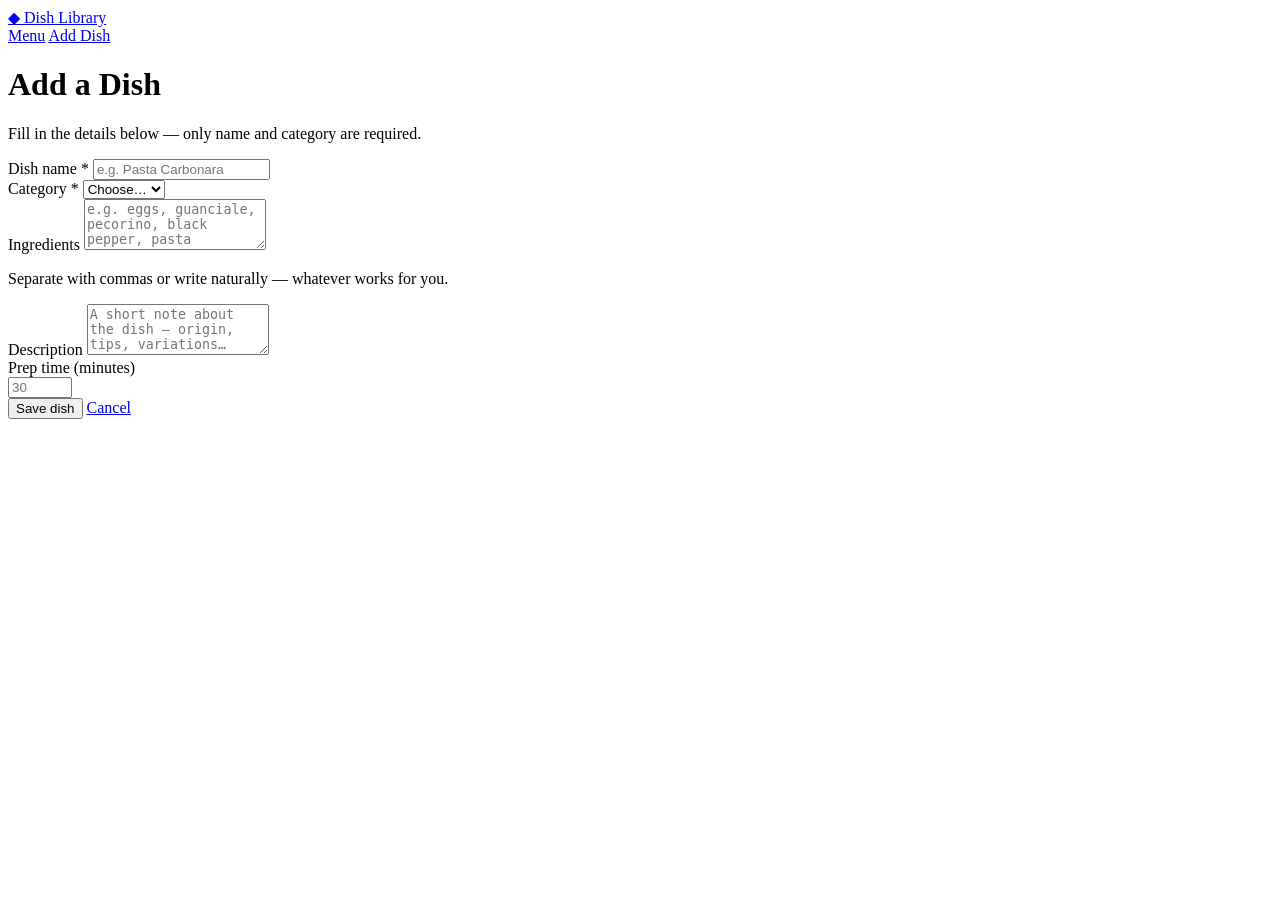
==== add-dish.html @ 75a2f3bd "claude code" ====
<!DOCTYPE html>
<html lang="en">
<head>
  <meta charset="UTF-8">
  <meta name="viewport" content="width=device-width, initial-scale=1.0">
  <title>Add Dish — Dish Library</title>
  <link rel="stylesheet" href="/static/css/style.css">
</head>
<body>

<nav>
  <a class="nav-brand" href="/"><span>◆</span> Dish Library</a>
  <div class="nav-links">
    <a href="/">Menu</a>
    <a href="/add-dish.html">Add Dish</a>
  </div>
</nav>

<main class="page">
  <div class="page-header">
    <h1>Add a Dish</h1>
    <p>Fill in the details below — only name and category are required.</p>
  </div>

  <div class="form-card">
    <form id="dish-form" autocomplete="off">

      <div class="form-cols">
        <div class="form-row">
          <label for="name">Dish name *</label>
          <input type="text" id="name" name="name" placeholder="e.g. Pasta Carbonara" required maxlength="120">
        </div>
        <div class="form-row">
          <label for="category">Category *</label>
          <select id="category" name="category" required>
            <option value="" disabled selected>Choose…</option>
            <option>Starter</option>
            <option>Main</option>
            <option>Side</option>
            <option>Dessert</option>
            <option>Soup</option>
            <option>Salad</option>
            <option>Breakfast</option>
            <option>Snack</option>
            <option>Drink</option>
            <option>Other</option>
          </select>
        </div>
      </div>

      <div class="form-row">
        <label for="ingredients">Ingredients</label>
        <textarea id="ingredients" name="ingredients" placeholder="e.g. eggs, guanciale, pecorino, black pepper, pasta" rows="3"></textarea>
        <p class="form-hint">Separate with commas or write naturally — whatever works for you.</p>
      </div>

      <div class="form-row">
        <label for="description">Description</label>
        <textarea id="description" name="description" placeholder="A short note about the dish — origin, tips, variations…" rows="3"></textarea>
      </div>

      <div class="form-row" style="max-width:160px">
        <label for="prep_time">Prep time (minutes)</label>
        <input type="number" id="prep_time" name="prep_time" min="1" max="9999" placeholder="30">
      </div>

      <div class="form-actions">
        <button type="submit" class="btn btn-primary" id="submit-btn">Save dish</button>
        <a href="/" class="btn btn-outline">Cancel</a>
        <span id="form-error" style="color:var(--terracotta);font-size:.85rem;margin-left:auto"></span>
      </div>

    </form>
  </div>
</main>

<script src="/static/js/utils.js"></script>
<script>
  const form = document.getElementById("dish-form");
  const submitBtn = document.getElementById("submit-btn");
  const formError = document.getElementById("form-error");

  form.addEventListener("submit", async (e) => {
    e.preventDefault();
    formError.textContent = "";
    submitBtn.disabled = true;
    submitBtn.textContent = "Saving…";

    const data = {
      name:        form.name.value.trim(),
      category:    form.category.value,
      ingredients: form.ingredients.value.trim(),
      description: form.description.value.trim(),
      prep_time:   form.prep_time.value ? parseInt(form.prep_time.value) : null,
    };

    try {
      await apiFetch("/dishes", {
        method: "POST",
        body: JSON.stringify(data),
      });
      showToast("Dish saved! 🎉");
      setTimeout(() => window.location.href = "/", 800);
    } catch (err) {
      formError.textContent = err.message;
      submitBtn.disabled = false;
      submitBtn.textContent = "Save dish";
    }
  });
</script>
</body>
</html>
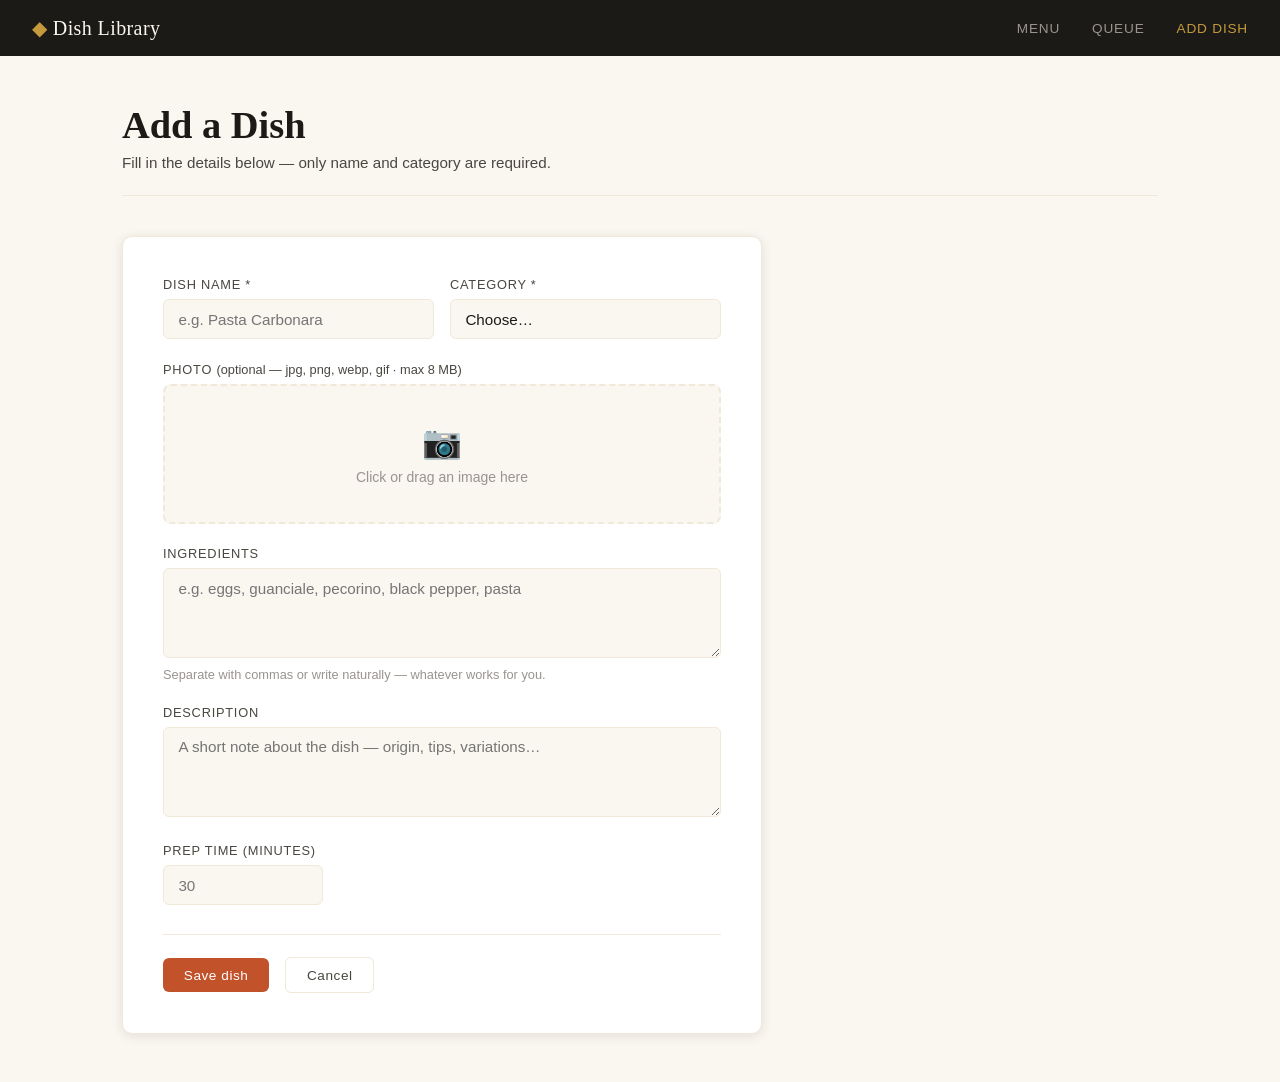
==== commit f16f92f0: "new version" ====
--- a/add-dish.html
+++ b/add-dish.html
@@ -12,6 +12,7 @@
   <a class="nav-brand" href="/"><span>◆</span> Dish Library</a>
   <div class="nav-links">
     <a href="/">Menu</a>
+    <a href="/queue.html">Queue</a>
     <a href="/add-dish.html">Add Dish</a>
   </div>
 </nav>
@@ -48,6 +49,21 @@
         </div>
       </div>
 
+      <!-- Image upload -->
+      <div class="form-row">
+        <label>Photo <span style="font-weight:300;text-transform:none;letter-spacing:0">(optional — jpg, png, webp, gif · max 8 MB)</span></label>
+        <div class="img-upload-area" id="upload-area">
+          <input type="file" id="image" name="image" accept="image/jpeg,image/png,image/webp,image/gif"
+                 style="position:absolute;inset:0;opacity:0;cursor:pointer;width:100%;height:100%">
+          <div id="upload-placeholder">
+            <span class="upload-icon">📷</span>
+            <span>Click or drag an image here</span>
+          </div>
+          <img id="image-preview" src="" alt="Preview" style="display:none">
+          <button type="button" id="remove-image" class="remove-img-btn" style="display:none" aria-label="Remove image">✕</button>
+        </div>
+      </div>
+
       <div class="form-row">
         <label for="ingredients">Ingredients</label>
         <textarea id="ingredients" name="ingredients" placeholder="e.g. eggs, guanciale, pecorino, black pepper, pasta" rows="3"></textarea>
@@ -76,29 +92,67 @@
 
 <script src="/static/js/utils.js"></script>
 <script>
-  const form = document.getElementById("dish-form");
-  const submitBtn = document.getElementById("submit-btn");
-  const formError = document.getElementById("form-error");
+  const form       = document.getElementById("dish-form");
+  const submitBtn  = document.getElementById("submit-btn");
+  const formError  = document.getElementById("form-error");
+  const fileInput  = document.getElementById("image");
+  const preview    = document.getElementById("image-preview");
+  const placeholder = document.getElementById("upload-placeholder");
+  const removeBtn  = document.getElementById("remove-image");
+  const uploadArea = document.getElementById("upload-area");
 
+  // Image preview
+  fileInput.addEventListener("change", () => {
+    const file = fileInput.files[0];
+    if (!file) return;
+    if (file.size > 8 * 1024 * 1024) {
+      showToast("Image is too large (max 8 MB).", "error");
+      fileInput.value = "";
+      return;
+    }
+    const url = URL.createObjectURL(file);
+    preview.src = url;
+    preview.style.display = "block";
+    placeholder.style.display = "none";
+    removeBtn.style.display = "flex";
+  });
+
+  // Drag-over highlight
+  uploadArea.addEventListener("dragover",  e => { e.preventDefault(); uploadArea.classList.add("drag-over"); });
+  uploadArea.addEventListener("dragleave", ()  => uploadArea.classList.remove("drag-over"));
+  uploadArea.addEventListener("drop",      e  => { e.preventDefault(); uploadArea.classList.remove("drag-over"); });
+
+  // Remove image
+  removeBtn.addEventListener("click", e => {
+    e.stopPropagation();
+    fileInput.value = "";
+    preview.src = "";
+    preview.style.display = "none";
+    placeholder.style.display = "flex";
+    removeBtn.style.display = "none";
+  });
+
+  // Submit — use FormData so the image is included
   form.addEventListener("submit", async (e) => {
     e.preventDefault();
     formError.textContent = "";
     submitBtn.disabled = true;
     submitBtn.textContent = "Saving…";
 
-    const data = {
-      name:        form.name.value.trim(),
-      category:    form.category.value,
-      ingredients: form.ingredients.value.trim(),
-      description: form.description.value.trim(),
-      prep_time:   form.prep_time.value ? parseInt(form.prep_time.value) : null,
-    };
+    const fd = new FormData();
+    fd.append("name",        form.name.value.trim());
+    fd.append("category",    form.category.value);
+    fd.append("ingredients", form.ingredients.value.trim());
+    fd.append("description", form.description.value.trim());
+    if (form.prep_time.value) fd.append("prep_time", form.prep_time.value);
+    if (fileInput.files[0])   fd.append("image", fileInput.files[0]);
 
     try {
-      await apiFetch("/dishes", {
-        method: "POST",
-        body: JSON.stringify(data),
-      });
+      const res = await fetch("/api/dishes", { method: "POST", body: fd });
+      if (!res.ok) {
+        const err = await res.json().catch(() => ({}));
+        throw new Error(err.error || `HTTP ${res.status}`);
+      }
       showToast("Dish saved! 🎉");
       setTimeout(() => window.location.href = "/", 800);
     } catch (err) {
--- a/static/css/style.css
+++ b/static/css/style.css
@@ -0,0 +1,800 @@
+@import url('https://fonts.googleapis.com/css2?family=Playfair+Display:wght@400;600;700&family=DM+Sans:wght@300;400;500&display=swap');
+
+*, *::before, *::after { box-sizing: border-box; margin: 0; padding: 0; }
+
+:root {
+  --cream:   #faf6f0;
+  --warm:    #f0e8d8;
+  --ink:     #1c1a17;
+  --ink2:    #4a4640;
+  --ink3:    #9a9390;
+  --terracotta: #c1522a;
+  --terra-light: #e8d5cc;
+  --sage:    #6b7c5e;
+  --gold:    #c49a3c;
+  --white:   #ffffff;
+  --shadow:  0 2px 12px rgba(28,26,23,.10);
+  --shadow-lg: 0 8px 32px rgba(28,26,23,.14);
+  --radius:  10px;
+  --serif:   'Playfair Display', Georgia, serif;
+  --sans:    'DM Sans', sans-serif;
+}
+
+body {
+  font-family: var(--sans);
+  background: var(--cream);
+  color: var(--ink);
+  min-height: 100vh;
+}
+
+/* ── Nav ─────────────────────────────────────────────────────────────── */
+nav {
+  background: var(--ink);
+  padding: 0 2rem;
+  display: flex;
+  align-items: center;
+  justify-content: space-between;
+  height: 56px;
+  position: sticky;
+  top: 0;
+  z-index: 100;
+}
+
+.nav-brand {
+  font-family: var(--serif);
+  font-size: 1.25rem;
+  color: var(--cream);
+  text-decoration: none;
+  letter-spacing: .02em;
+}
+
+.nav-brand span { color: var(--gold); }
+
+.nav-links { display: flex; gap: 2rem; }
+
+.nav-links a {
+  font-family: var(--sans);
+  font-size: .85rem;
+  font-weight: 500;
+  letter-spacing: .06em;
+  text-transform: uppercase;
+  color: var(--ink3);
+  text-decoration: none;
+  transition: color .2s;
+}
+
+.nav-links a:hover, .nav-links a.active { color: var(--cream); }
+.nav-links a.active { color: var(--gold); }
+
+/* ── Page layout ─────────────────────────────────────────────────────── */
+.page { max-width: 1100px; margin: 0 auto; padding: 3rem 2rem; }
+
+.page-header {
+  margin-bottom: 2.5rem;
+  border-bottom: 1px solid var(--warm);
+  padding-bottom: 1.5rem;
+}
+
+.page-header h1 {
+  font-family: var(--serif);
+  font-size: 2.4rem;
+  font-weight: 700;
+  color: var(--ink);
+  line-height: 1.1;
+}
+
+.page-header p {
+  margin-top: .5rem;
+  color: var(--ink2);
+  font-size: .95rem;
+  font-weight: 300;
+}
+
+/* ── Buttons ─────────────────────────────────────────────────────────── */
+.btn {
+  display: inline-flex;
+  align-items: center;
+  gap: .4rem;
+  padding: .6rem 1.3rem;
+  border-radius: 6px;
+  font-family: var(--sans);
+  font-size: .85rem;
+  font-weight: 500;
+  letter-spacing: .04em;
+  cursor: pointer;
+  border: none;
+  text-decoration: none;
+  transition: all .18s;
+}
+
+.btn-primary {
+  background: var(--terracotta);
+  color: #fff;
+}
+.btn-primary:hover { background: #a84422; transform: translateY(-1px); box-shadow: var(--shadow); }
+
+.btn-outline {
+  background: transparent;
+  color: var(--ink2);
+  border: 1.5px solid var(--warm);
+}
+.btn-outline:hover { border-color: var(--ink3); background: var(--warm); }
+
+.btn-danger {
+  background: transparent;
+  color: #c0392b;
+  border: 1.5px solid #f5c6c2;
+  font-size: .78rem;
+  padding: .35rem .75rem;
+}
+.btn-danger:hover { background: #fff0ef; }
+
+/* ── Cards / Dish grid ───────────────────────────────────────────────── */
+.dishes-grid {
+  display: grid;
+  grid-template-columns: repeat(auto-fill, minmax(280px, 1fr));
+  gap: 1.5rem;
+}
+
+.dish-card {
+  background: var(--white);
+  border-radius: var(--radius);
+  border: 1px solid var(--warm);
+  overflow: hidden;
+  transition: box-shadow .2s, transform .2s;
+  animation: fadeUp .35s ease both;
+}
+
+.dish-card:hover { box-shadow: var(--shadow-lg); transform: translateY(-3px); }
+
+.dish-card-header {
+  padding: 1.1rem 1.2rem .6rem;
+  display: flex;
+  justify-content: space-between;
+  align-items: flex-start;
+  gap: .5rem;
+}
+
+.dish-card h3 {
+  font-family: var(--serif);
+  font-size: 1.1rem;
+  font-weight: 600;
+  line-height: 1.25;
+  color: var(--ink);
+}
+
+.category-badge {
+  flex-shrink: 0;
+  background: var(--terra-light);
+  color: var(--terracotta);
+  font-size: .7rem;
+  font-weight: 500;
+  letter-spacing: .06em;
+  text-transform: uppercase;
+  padding: .25rem .65rem;
+  border-radius: 99px;
+}
+
+.dish-card-body { padding: 0 1.2rem 1rem; }
+
+.dish-card-body p {
+  font-size: .85rem;
+  color: var(--ink2);
+  line-height: 1.6;
+  margin-bottom: .6rem;
+}
+
+.dish-meta {
+  display: flex;
+  gap: 1rem;
+  font-size: .75rem;
+  color: var(--ink3);
+  margin-top: .5rem;
+}
+
+.dish-card-footer {
+  padding: .7rem 1.2rem;
+  border-top: 1px solid var(--warm);
+  display: flex;
+  justify-content: flex-end;
+}
+
+/* ── Filter bar ──────────────────────────────────────────────────────── */
+.filter-bar {
+  display: flex;
+  align-items: center;
+  gap: .6rem;
+  flex-wrap: wrap;
+  margin-bottom: 2rem;
+}
+
+.filter-pill {
+  padding: .35rem .9rem;
+  border-radius: 99px;
+  font-size: .8rem;
+  font-weight: 500;
+  cursor: pointer;
+  border: 1.5px solid var(--warm);
+  background: var(--white);
+  color: var(--ink2);
+  transition: all .15s;
+}
+
+.filter-pill:hover { border-color: var(--terracotta); color: var(--terracotta); }
+.filter-pill.active { background: var(--terracotta); color: #fff; border-color: var(--terracotta); }
+
+/* ── Form ────────────────────────────────────────────────────────────── */
+.form-card {
+  background: var(--white);
+  border: 1px solid var(--warm);
+  border-radius: var(--radius);
+  padding: 2.5rem;
+  max-width: 640px;
+  box-shadow: var(--shadow);
+}
+
+.form-row { margin-bottom: 1.4rem; }
+
+.form-row label {
+  display: block;
+  font-size: .8rem;
+  font-weight: 500;
+  letter-spacing: .06em;
+  text-transform: uppercase;
+  color: var(--ink2);
+  margin-bottom: .45rem;
+}
+
+.form-row input,
+.form-row select,
+.form-row textarea {
+  width: 100%;
+  padding: .65rem .9rem;
+  border: 1.5px solid var(--warm);
+  border-radius: 6px;
+  font-family: var(--sans);
+  font-size: .95rem;
+  color: var(--ink);
+  background: var(--cream);
+  transition: border-color .15s, box-shadow .15s;
+  outline: none;
+}
+
+.form-row input:focus,
+.form-row select:focus,
+.form-row textarea:focus {
+  border-color: var(--terracotta);
+  box-shadow: 0 0 0 3px rgba(193,82,42,.12);
+  background: var(--white);
+}
+
+.form-row textarea { resize: vertical; min-height: 90px; }
+
+.form-row select { appearance: none; cursor: pointer; }
+
+.form-cols { display: grid; grid-template-columns: 1fr 1fr; gap: 1rem; }
+
+.form-actions {
+  display: flex;
+  gap: 1rem;
+  align-items: center;
+  margin-top: 1.8rem;
+  padding-top: 1.4rem;
+  border-top: 1px solid var(--warm);
+}
+
+.form-hint { font-size: .8rem; color: var(--ink3); margin-top: .3rem; }
+
+/* ── Toast notification ──────────────────────────────────────────────── */
+.toast {
+  position: fixed;
+  bottom: 2rem;
+  right: 2rem;
+  background: var(--ink);
+  color: var(--cream);
+  padding: .9rem 1.4rem;
+  border-radius: 8px;
+  font-size: .875rem;
+  box-shadow: var(--shadow-lg);
+  opacity: 0;
+  transform: translateY(8px);
+  transition: opacity .25s, transform .25s;
+  z-index: 999;
+  pointer-events: none;
+}
+
+.toast.show { opacity: 1; transform: translateY(0); }
+.toast.success { border-left: 3px solid var(--sage); }
+.toast.error   { border-left: 3px solid var(--terracotta); }
+
+/* ── Empty state ─────────────────────────────────────────────────────── */
+.empty-state {
+  text-align: center;
+  padding: 4rem 2rem;
+  color: var(--ink3);
+}
+
+.empty-state .big { font-size: 3rem; margin-bottom: 1rem; }
+.empty-state h3 { font-family: var(--serif); font-size: 1.3rem; color: var(--ink2); margin-bottom: .5rem; }
+.empty-state p  { font-size: .9rem; margin-bottom: 1.5rem; }
+
+/* ── Dish card image ─────────────────────────────────────────────────── */
+.dish-card-img {
+  width: 100%;
+  height: 180px;
+  overflow: hidden;
+  background: var(--warm);
+  position: relative;
+  cursor: pointer;
+}
+
+.dish-card-img img {
+  width: 100%;
+  height: 100%;
+  object-fit: cover;
+  display: block;
+  transition: transform .3s ease;
+}
+
+.dish-card-img:hover img { transform: scale(1.04); }
+
+.img-zoom-hint {
+  position: absolute;
+  bottom: .5rem;
+  right: .5rem;
+  background: rgba(28,26,23,.55);
+  color: #fff;
+  font-size: .75rem;
+  padding: .2rem .45rem;
+  border-radius: 4px;
+  opacity: 0;
+  transition: opacity .2s;
+}
+
+.dish-card-img:hover .img-zoom-hint { opacity: 1; }
+
+.dish-card-img--empty {
+  display: flex;
+  align-items: center;
+  justify-content: center;
+  font-size: 2.5rem;
+  cursor: default;
+}
+
+/* ── Image upload area ───────────────────────────────────────────────── */
+.img-upload-area {
+  position: relative;
+  border: 2px dashed var(--warm);
+  border-radius: 8px;
+  background: var(--cream);
+  min-height: 140px;
+  display: flex;
+  align-items: center;
+  justify-content: center;
+  overflow: hidden;
+  transition: border-color .2s, background .2s;
+  cursor: pointer;
+}
+
+.img-upload-area:hover,
+.img-upload-area.drag-over {
+  border-color: var(--terracotta);
+  background: var(--terra-light);
+}
+
+#upload-placeholder {
+  display: flex;
+  flex-direction: column;
+  align-items: center;
+  gap: .5rem;
+  color: var(--ink3);
+  font-size: .875rem;
+  pointer-events: none;
+}
+
+.upload-icon { font-size: 2rem; }
+
+#image-preview {
+  width: 100%;
+  height: 220px;
+  object-fit: cover;
+  display: block;
+}
+
+.remove-img-btn {
+  position: absolute;
+  top: .5rem;
+  right: .5rem;
+  width: 28px;
+  height: 28px;
+  border-radius: 50%;
+  background: rgba(28,26,23,.65);
+  color: #fff;
+  border: none;
+  cursor: pointer;
+  display: flex;
+  align-items: center;
+  justify-content: center;
+  font-size: .8rem;
+  z-index: 2;
+  transition: background .15s;
+}
+
+.remove-img-btn:hover { background: var(--terracotta); }
+
+/* ── Lightbox ─────────────────────────────────────────────────────────── */
+.lightbox {
+  display: none;
+  position: fixed;
+  inset: 0;
+  background: rgba(18,16,14,.88);
+  z-index: 1000;
+  align-items: center;
+  justify-content: center;
+  padding: 2rem;
+  backdrop-filter: blur(4px);
+}
+
+.lightbox.open { display: flex; animation: fadeIn .2s ease; }
+
+.lightbox img {
+  max-width: min(90vw, 900px);
+  max-height: 85vh;
+  object-fit: contain;
+  border-radius: 6px;
+  box-shadow: 0 24px 80px rgba(0,0,0,.6);
+}
+
+.lightbox-close {
+  position: fixed;
+  top: 1.25rem;
+  right: 1.5rem;
+  background: rgba(255,255,255,.12);
+  color: #fff;
+  border: none;
+  width: 38px;
+  height: 38px;
+  border-radius: 50%;
+  font-size: 1rem;
+  cursor: pointer;
+  display: flex;
+  align-items: center;
+  justify-content: center;
+  transition: background .15s;
+}
+
+.lightbox-close:hover { background: var(--terracotta); }
+
+@keyframes fadeIn {
+  from { opacity: 0; }
+  to   { opacity: 1; }
+}
+
+/* ── Animations ──────────────────────────────────────────────────────── */
+@keyframes fadeUp {
+  from { opacity: 0; transform: translateY(14px); }
+  to   { opacity: 1; transform: translateY(0); }
+}
+
+/* ── Responsive ──────────────────────────────────────────────────────── */
+@media (max-width: 640px) {
+  .form-cols { grid-template-columns: 1fr; }
+  nav { padding: 0 1rem; }
+  .page { padding: 2rem 1rem; }
+  .form-card { padding: 1.5rem; }
+}
+
+
+/* ── Dish details modal ──────────────────────────────────────────────── */
+.dish-card { cursor: pointer; }
+.dish-card-footer { gap: .6rem; }
+
+.dish-modal {
+  display: none;
+  position: fixed;
+  inset: 0;
+  background: rgba(18,16,14,.66);
+  z-index: 1000;
+  padding: 5rem 1rem 2rem;
+  backdrop-filter: blur(3px);
+}
+
+.dish-modal.open {
+  display: flex;
+  justify-content: center;
+  align-items: flex-start;
+  animation: fadeIn .2s ease;
+}
+
+.dish-modal-panel {
+  width: min(760px, 100%);
+  max-height: min(78vh, 760px);
+  overflow-y: auto;
+  background: var(--white);
+  border-radius: var(--radius);
+  box-shadow: var(--shadow-lg);
+  position: relative;
+}
+
+.modal-close {
+  position: sticky;
+  top: .75rem;
+  margin-left: auto;
+  margin-right: .75rem;
+  margin-top: .75rem;
+  z-index: 2;
+  background: rgba(28,26,23,.72);
+  color: #fff;
+  border: none;
+  width: 34px;
+  height: 34px;
+  border-radius: 50%;
+  display: flex;
+  align-items: center;
+  justify-content: center;
+  cursor: pointer;
+}
+
+.modal-close:hover { background: var(--terracotta); }
+
+.dish-modal-content { padding: 0 2rem 2rem; }
+
+.dish-modal-img {
+  width: calc(100% + 4rem);
+  height: 300px;
+  object-fit: cover;
+  display: block;
+  margin: -2.1rem -2rem 1.5rem;
+}
+
+.dish-modal-header {
+  display: flex;
+  justify-content: space-between;
+  align-items: flex-start;
+  gap: 1rem;
+  border-bottom: 1px solid var(--warm);
+  padding-bottom: 1.2rem;
+  margin-bottom: 1.2rem;
+}
+
+.dish-modal-header h2 {
+  font-family: var(--serif);
+  font-size: 2rem;
+  line-height: 1.1;
+  margin-bottom: .6rem;
+}
+
+.dish-detail-section {
+  margin: 1.25rem 0;
+}
+
+.dish-detail-section h4 {
+  font-size: .78rem;
+  letter-spacing: .08em;
+  text-transform: uppercase;
+  color: var(--ink3);
+  margin-bottom: .35rem;
+}
+
+.dish-detail-section p {
+  color: var(--ink2);
+  line-height: 1.65;
+}
+
+.dish-detail-grid {
+  display: flex;
+  gap: 1rem;
+  flex-wrap: wrap;
+  margin-top: 1.5rem;
+}
+
+.dish-detail-grid div {
+  min-width: 140px;
+  padding: .9rem;
+  border: 1px solid var(--warm);
+  border-radius: 8px;
+  background: var(--cream);
+}
+
+.dish-detail-grid strong,
+.dish-detail-grid span {
+  display: block;
+}
+
+.dish-detail-grid strong {
+  font-size: .76rem;
+  letter-spacing: .06em;
+  text-transform: uppercase;
+  color: var(--ink3);
+  margin-bottom: .25rem;
+}
+
+/* ── Queue page ──────────────────────────────────────────────────────── */
+.queue-list {
+  display: flex;
+  flex-direction: column;
+  gap: 1rem;
+}
+
+.queue-item {
+  display: grid;
+  grid-template-columns: auto 92px 1fr auto;
+  gap: 1rem;
+  align-items: center;
+  background: var(--white);
+  border: 1px solid var(--warm);
+  border-radius: var(--radius);
+  padding: 1rem;
+  box-shadow: var(--shadow);
+  cursor: pointer;
+  transition: box-shadow .2s, transform .2s;
+}
+
+.queue-item:hover {
+  box-shadow: var(--shadow-lg);
+  transform: translateY(-2px);
+}
+
+.queue-rank {
+  width: 32px;
+  height: 32px;
+  border-radius: 50%;
+  background: var(--terracotta);
+  color: #fff;
+  display: flex;
+  align-items: center;
+  justify-content: center;
+  font-weight: 600;
+}
+
+.queue-thumb {
+  width: 92px;
+  height: 72px;
+  object-fit: cover;
+  border-radius: 8px;
+  background: var(--warm);
+}
+
+.queue-thumb-empty {
+  display: flex;
+  align-items: center;
+  justify-content: center;
+  font-size: 1.7rem;
+}
+
+.queue-main h3 {
+  font-family: var(--serif);
+  font-size: 1.15rem;
+  margin-bottom: .2rem;
+}
+
+.queue-main p {
+  color: var(--ink2);
+  font-size: .85rem;
+  line-height: 1.5;
+}
+
+.queue-actions {
+  display: flex;
+  gap: .5rem;
+  flex-wrap: wrap;
+  justify-content: flex-end;
+}
+
+.ingredient-checklist {
+  display: flex;
+  flex-direction: column;
+  gap: .65rem;
+}
+
+.ingredient-check {
+  display: flex;
+  align-items: center;
+  gap: .65rem;
+  padding: .7rem .8rem;
+  border: 1px solid var(--warm);
+  border-radius: 8px;
+  background: var(--cream);
+  cursor: pointer;
+}
+
+.ingredient-check input {
+  width: 18px;
+  height: 18px;
+  accent-color: var(--terracotta);
+}
+
+.ingredient-check input:checked + span {
+  color: var(--ink3);
+  text-decoration: line-through;
+}
+
+.btn:disabled {
+  opacity: .45;
+  cursor: not-allowed;
+  transform: none;
+}
+
+@media (max-width: 700px) {
+  .dish-modal { padding-top: 4rem; }
+  .dish-modal-content { padding: 0 1.2rem 1.5rem; }
+  .dish-modal-img {
+    width: calc(100% + 2.4rem);
+    margin-left: -1.2rem;
+    margin-right: -1.2rem;
+  }
+  .dish-modal-header { flex-direction: column; }
+  .queue-item {
+    grid-template-columns: auto 1fr;
+  }
+  .queue-thumb { grid-row: span 2; }
+  .queue-actions { grid-column: 1 / -1; justify-content: flex-start; }
+}
+
+/* ── Controls row (filter + sort) ────────────────────────────────────── */
+.controls-row {
+  display: flex;
+  align-items: center;
+  justify-content: space-between;
+  gap: 1rem;
+  flex-wrap: wrap;
+  margin-bottom: 2rem;
+}
+
+.controls-row .filter-bar {
+  margin-bottom: 0;
+  flex: 1;
+  min-width: 0;
+}
+
+.sort-bar {
+  display: flex;
+  align-items: center;
+  gap: .5rem;
+  flex-shrink: 0;
+}
+
+.sort-label {
+  font-size: .78rem;
+  font-weight: 500;
+  letter-spacing: .06em;
+  text-transform: uppercase;
+  color: var(--ink3);
+  white-space: nowrap;
+}
+
+.sort-select {
+  padding: .35rem .75rem;
+  border-radius: 6px;
+  border: 1.5px solid var(--warm);
+  background: var(--white);
+  font-family: var(--sans);
+  font-size: .82rem;
+  color: var(--ink2);
+  cursor: pointer;
+  outline: none;
+  appearance: none;
+  background-image: url("data:image/svg+xml,%3Csvg xmlns='http://www.w3.org/2000/svg' width='10' height='6'%3E%3Cpath d='M0 0l5 6 5-6z' fill='%239a9390'/%3E%3C/svg%3E");
+  background-repeat: no-repeat;
+  background-position: right .6rem center;
+  padding-right: 1.8rem;
+  transition: border-color .15s;
+}
+
+.sort-select:focus { border-color: var(--terracotta); }
+
+/* ── Edit button ─────────────────────────────────────────────────────── */
+.btn-edit {
+  background: transparent;
+  color: var(--sage);
+  border: 1.5px solid #c8d4be;
+  font-size: .78rem;
+  padding: .35rem .75rem;
+}
+.btn-edit:hover { background: #eef2eb; border-color: var(--sage); }
+
+/* ── Card footer: three buttons ──────────────────────────────────────── */
+.dish-card-footer {
+  justify-content: flex-end;
+  gap: .5rem;
+}
